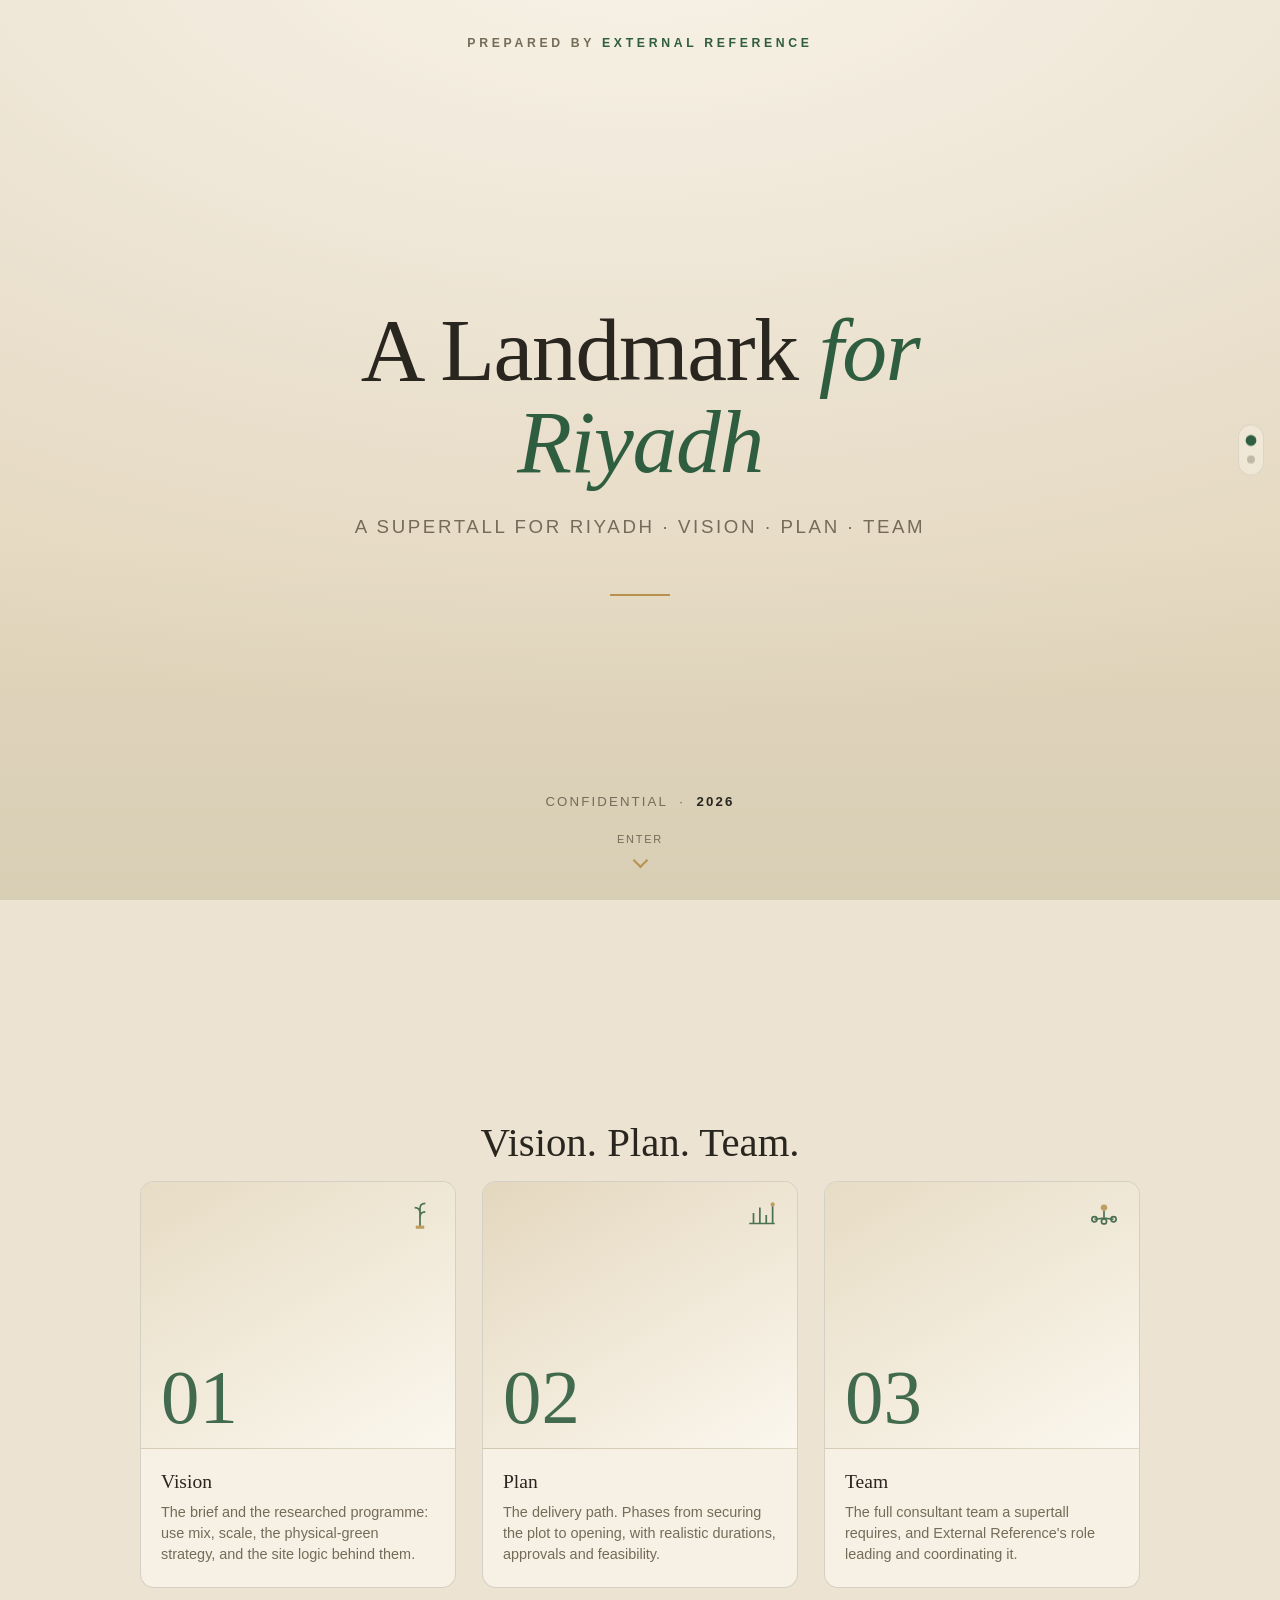
==== index.html @ 65219e55 "Publish deck from the project folder (allow-list .gitignore, deck-only) Co-Authored-By: Claude Opus " ====
<!DOCTYPE html>
<html lang="en">
<head>
<meta charset="UTF-8" />
<meta name="viewport" content="width=device-width, initial-scale=1.0" />
<title>Riyadh Tower · Vision, Plan, Team · External Reference</title>
<link rel="stylesheet" href="css/style.css" />
</head>
<body>

<!-- ============================ COVER ============================ -->
<section class="cover slide">
  <video class="cover-video" autoplay loop muted playsinline preload="auto" aria-hidden="true">
    <source src="video/new%20cover.mp4" type="video/mp4" />
  </video>
  <div class="cover-scrim" aria-hidden="true"></div>

  <div class="brand">Prepared by <b>External&nbsp;Reference</b></div>

  <h1>A Landmark <span class="em">for Riyadh</span></h1>
  <p class="subtitle">A supertall for Riyadh · Vision · Plan · Team</p>
  <div class="rule"></div>

  <div class="prepared">Confidential &nbsp;·&nbsp; <b>2026</b></div>

  <a href="#menu" class="scroll-cue">
    <span>Enter</span>
    <span class="arrow"></span>
  </a>
</section>

<!-- ============================ MENU ============================ -->
<section class="menu slide" id="menu">
  <h2>Vision. Plan. Team.</h2>

  <div class="menu-grid" style="grid-template-columns: repeat(3, minmax(0, 1fr)); max-width: 1000px; margin: 0 auto;">

    <a class="menu-item" href="01-vision.html">
      <div class="tile">
        <span class="num">01</span>
        <svg class="glyph" viewBox="0 0 32 32" fill="none" stroke="#2F5D3F" stroke-width="1.6">
          <path d="M16 28V10M16 10c0-3 2-5 5-5M16 14c0-3-2-5-5-5M16 18c0-3 2-5 5-5" />
          <rect x="12" y="26" width="8" height="3" fill="#B8924E" stroke="none"/>
        </svg>
      </div>
      <div class="body">
        <p class="menu-label">Vision</p>
        <p class="desc">The brief and the researched programme: use mix, scale, the physical-green strategy, and the site logic behind them.</p>
      </div>
    </a>

    <a class="menu-item" href="02-plan.html">
      <div class="tile">
        <span class="num">02</span>
        <svg class="glyph" viewBox="0 0 32 32" fill="none" stroke="#2F5D3F" stroke-width="1.6">
          <path d="M4 24h24M8 24V14M14 24V9M20 24V16M26 24V6" />
          <circle cx="26" cy="6" r="2" fill="#B8924E" stroke="none"/>
        </svg>
      </div>
      <div class="body">
        <p class="menu-label">Plan</p>
        <p class="desc">The delivery path. Phases from securing the plot to opening, with realistic durations, approvals and feasibility.</p>
      </div>
    </a>

    <a class="menu-item" href="03-team.html">
      <div class="tile">
        <span class="num">03</span>
        <svg class="glyph" viewBox="0 0 32 32" fill="none" stroke="#2F5D3F" stroke-width="1.6">
          <circle cx="16" cy="9" r="3" fill="#B8924E" stroke="none"/>
          <circle cx="7" cy="20" r="2.4"/><circle cx="16" cy="22" r="2.4"/><circle cx="25" cy="20" r="2.4"/>
          <path d="M16 12v7M16 19l-9 1M16 19l9 1"/>
        </svg>
      </div>
      <div class="body">
        <p class="menu-label">Team</p>
        <p class="desc">The full consultant team a supertall requires, and External Reference's role leading and coordinating it.</p>
      </div>
    </a>

  </div>
</section>

<script src="js/script.js"></script>
</body>
</html>
---- css/style.css ----
/* =========================================================================
   RIYADH TOWER — Proposal deck  ·  Prepared by External Reference
   Light sandstone base · green + gold accents · content-driven landmark pitch
   (Navigation engine reused from the XREF presentation template — js/script.js)
   ========================================================================= */

:root {
  /* Sandstone base */
  --bg:        #ECE3D2;   /* warm sandstone */
  --bg-alt:    #E4D7BE;   /* deeper sand (panels) */
  --paper:     #F7F1E5;   /* light card */
  --paper-2:   #FBF7EE;   /* lightest card */

  /* Ink */
  --ink:       #29251F;   /* near-black, warm */
  --ink-dim:   #756B59;   /* muted text */

  /* Accents */
  --green:     #2F5D3F;   /* deep foliage — the vertical forest */
  --green-2:   #5E8C57;   /* living green highlight */
  --gold:      #B8924E;   /* desert gold — the icon */
  --gold-2:    #d9b878;

  --line:      rgba(41, 37, 31, 0.16);
  --line-soft: rgba(41, 37, 31, 0.09);
  --shadow:    0 18px 50px -24px rgba(41, 37, 31, 0.45);

  --serif: Georgia, "Times New Roman", "Noto Serif", serif;
  --sans: -apple-system, BlinkMacSystemFont, "Segoe UI", Helvetica, Arial, sans-serif;
}

* { box-sizing: border-box; }

html {
  scroll-behavior: smooth;
  scroll-snap-type: none;
  font-size: 17px;
}

body {
  margin: 0;
  background: var(--bg);
  color: var(--ink);
  font-family: var(--sans);
  -webkit-font-smoothing: antialiased;
  line-height: 1.5;
}

a { color: inherit; }

::selection { background: var(--green-2); color: #fff; }

/* ---------- Slides ---------- */
.slide {
  scroll-snap-align: start;
  scroll-snap-stop: always;
}

/* ---------- Shared type helpers ---------- */
.eyebrow {
  font-size: 0.72rem;
  letter-spacing: 0.24em;
  text-transform: uppercase;
  color: var(--gold);
  font-weight: 700;
  margin: 0 0 18px;
}
.eyebrow.green { color: var(--green); }

.display {
  font-family: var(--serif);
  font-weight: 400;
  letter-spacing: -0.01em;
  line-height: 1.05;
  margin: 0;
}

.lead {
  font-size: clamp(1rem, 1.5vw, 1.25rem);
  color: var(--ink-dim);
  max-width: 60ch;
  line-height: 1.6;
}

.accent-green { color: var(--green); }
.accent-gold  { color: var(--gold); }

/* ---------- Fade-in on scroll ---------- */
.fade-in { opacity: 0; transform: translateY(26px); transition: opacity 0.8s ease, transform 0.8s ease; }
.fade-in.visible { opacity: 1; transform: none; }
.fade-in.d1 { transition-delay: 0.08s; }
.fade-in.d2 { transition-delay: 0.16s; }
.fade-in.d3 { transition-delay: 0.24s; }
.fade-in.d4 { transition-delay: 0.32s; }

/* =========================================================================
   COVER
   ========================================================================= */
.cover {
  height: 100vh;
  display: flex;
  flex-direction: column;
  align-items: center;
  justify-content: center;
  text-align: center;
  position: relative;
  padding: 0 24px;
  background:
    radial-gradient(120% 90% at 50% -10%, var(--paper-2) 0%, var(--bg) 55%, var(--bg-alt) 100%);
  overflow: hidden;
}

/* looping muted background video + sandstone scrim (keeps dark text readable) */
.cover-video {
  position: absolute; inset: 0; width: 100%; height: 100%;
  object-fit: cover; z-index: 0; pointer-events: none;
}
.cover-scrim {
  position: absolute; inset: 0; z-index: 1; pointer-events: none;
  background: radial-gradient(120% 90% at 50% -10%,
    rgba(247, 241, 229, 0.66) 0%, rgba(236, 227, 210, 0.58) 52%, rgba(228, 215, 190, 0.72) 100%);
}
.cover .brand, .cover h1, .cover .subtitle, .cover .rule,
.cover .prepared, .cover .scroll-cue { z-index: 2; }

/* faint green base wash */
.cover::after {
  content: "";
  position: absolute;
  left: 0; right: 0; bottom: 0;
  height: 40%;
  z-index: 1;
  background: linear-gradient(to top, rgba(47, 93, 63, 0.07), transparent);
  pointer-events: none;
}

.cover .brand {
  position: absolute;
  top: 34px;
  left: 50%;
  transform: translateX(-50%);
  font-size: 0.72rem;
  letter-spacing: 0.3em;
  text-transform: uppercase;
  color: var(--ink-dim);
  font-weight: 700;
}
.cover .brand b { color: var(--green); font-weight: 700; }

.cover h1 {
  font-family: var(--serif);
  font-size: clamp(2.4rem, 7vw, 5.6rem);
  font-weight: 400;
  letter-spacing: -0.015em;
  line-height: 1.02;
  margin: 0;
  max-width: 16ch;
  position: relative;
  z-index: 1;
}
.cover h1 .em { color: var(--green); font-style: italic; }

.cover .subtitle {
  margin-top: 26px;
  color: var(--ink-dim);
  font-size: clamp(0.85rem, 1.5vw, 1.1rem);
  letter-spacing: 0.14em;
  text-transform: uppercase;
  position: relative; z-index: 1;
}

.cover .rule {
  width: 60px; height: 2px;
  background: var(--gold);
  margin: 34px 0 0;
  position: relative; z-index: 1;
}

.cover .prepared {
  position: absolute;
  bottom: 88px;
  font-size: 0.78rem;
  letter-spacing: 0.16em;
  text-transform: uppercase;
  color: var(--ink-dim);
}
.cover .prepared b { color: var(--ink); }

.scroll-cue {
  position: absolute;
  bottom: 34px;
  left: 50%;
  transform: translateX(-50%);
  text-decoration: none;
  display: flex; flex-direction: column; align-items: center; gap: 8px;
  color: var(--ink-dim);
  font-size: 11px; letter-spacing: 0.16em; text-transform: uppercase;
  cursor: pointer;
}
.scroll-cue .arrow {
  width: 11px; height: 11px;
  border-right: 2px solid var(--gold);
  border-bottom: 2px solid var(--gold);
  transform: rotate(45deg);
  animation: bounce 1.8s infinite;
}
@keyframes bounce {
  0%, 100% { transform: rotate(45deg) translate(0, 0); }
  50% { transform: rotate(45deg) translate(5px, 5px); }
}

/* =========================================================================
   MENU (chapter index)
   ========================================================================= */
.menu {
  min-height: 100vh;
  display: flex;
  flex-direction: column;
  justify-content: center;
  padding: 64px 60px;
  max-width: 1300px;
  margin: 0 auto;
}
.menu .eyebrow { text-align: center; }
.menu h2 {
  text-align: center;
  font-family: var(--serif);
  font-size: clamp(1.6rem, 3.2vw, 2.4rem);
  font-weight: 400;
  margin: 0 0 8px;
}
.menu .menu-sub {
  text-align: center;
  color: var(--ink-dim);
  margin: 0 auto 54px;
  max-width: 54ch;
}

.menu-grid {
  display: grid;
  grid-template-columns: repeat(4, minmax(0, 1fr));
  gap: 26px;
}

.menu-item {
  text-decoration: none;
  color: var(--ink);
  display: flex;
  flex-direction: column;
  background: var(--paper);
  border: 1px solid var(--line);
  border-radius: 14px;
  overflow: hidden;
  transition: transform 0.35s ease, box-shadow 0.35s ease, border-color 0.35s ease;
}
.menu-item:hover {
  transform: translateY(-6px);
  box-shadow: var(--shadow);
  border-color: var(--green-2);
}

.menu-item .tile {
  aspect-ratio: 4 / 3.4;
  position: relative;
  display: flex;
  align-items: flex-end;
  padding: 20px;
  background: linear-gradient(150deg, var(--bg-alt), var(--paper-2));
  border-bottom: 1px solid var(--line-soft);
  overflow: hidden;
}
.menu-item .tile .num {
  font-family: var(--serif);
  font-size: clamp(3rem, 6vw, 5rem);
  line-height: 0.8;
  color: var(--green);
  opacity: 0.9;
}
.menu-item .tile .glyph {
  position: absolute;
  top: 16px; right: 18px;
  width: 34px; height: 34px;
  opacity: 0.85;
}
.menu-item:nth-child(odd) .tile { background: linear-gradient(150deg, #e7dcc4, var(--paper-2)); }

.menu-item .body { padding: 18px 20px 22px; }
.menu-label {
  font-family: var(--serif);
  font-size: 1.15rem;
  font-weight: 400;
  margin: 0 0 6px;
}
.menu-item .desc { font-size: 0.85rem; color: var(--ink-dim); margin: 0; line-height: 1.45; }

@media (max-width: 980px) {
  .menu-grid { grid-template-columns: repeat(2, minmax(0, 1fr)); gap: 18px; }
  .menu { padding: 40px 24px; }
}
@media (max-width: 520px) {
  .menu-grid { grid-template-columns: 1fr; }
}

/* =========================================================================
   CHAPTER PAGES — back button
   ========================================================================= */
.back-btn {
  position: fixed;
  top: 22px; left: 22px;
  z-index: 100;
  text-decoration: none;
  background: rgba(247, 241, 229, 0.82);
  backdrop-filter: blur(8px);
  border: 1px solid var(--line);
  color: var(--ink);
  padding: 10px 20px;
  border-radius: 999px;
  font-size: 12px; letter-spacing: 0.06em;
  transition: background 0.25s ease, color 0.25s ease, border-color 0.25s ease;
}
.back-btn:hover { background: var(--green); color: #fff; border-color: var(--green); }

/* ---------- Side dot navigation (subtle section rail) ---------- */
.dotnav {
  position: fixed;
  right: 16px;
  top: 50%;
  transform: translateY(-50%);
  z-index: 40;
  display: flex;
  flex-direction: column;
  align-items: center;
  gap: 11px;
  padding: 11px 8px;
  background: rgba(247, 241, 229, 0.5);
  border: 1px solid var(--line-soft);
  border-radius: 22px;
  backdrop-filter: blur(5px);
  -webkit-backdrop-filter: blur(5px);
}
.dn-item { position: relative; display: flex; align-items: center; justify-content: center; }
.dn-dot {
  width: 8px;
  height: 8px;
  padding: 0;
  border: none;
  border-radius: 50%;
  background: rgba(41, 37, 31, 0.24);
  cursor: pointer;
  transition: background 0.2s ease, transform 0.2s ease;
}
.dn-dot:hover { background: var(--ink-dim); }
.dn-dot.active { background: var(--green); transform: scale(1.35); }
.dn-label {
  position: absolute;
  right: calc(100% + 12px);
  top: 50%;
  transform: translateY(-50%) translateX(4px);
  white-space: nowrap;
  font-size: 0.7rem;
  letter-spacing: 0.03em;
  color: var(--ink);
  background: var(--paper);
  border: 1px solid var(--line-soft);
  padding: 4px 10px;
  border-radius: 3px;
  box-shadow: var(--shadow);
  opacity: 0;
  pointer-events: none;
  transition: opacity 0.18s ease, transform 0.18s ease;
}
.dn-item:hover .dn-label { opacity: 1; transform: translateY(-50%) translateX(0); }
@media (max-width: 820px) { .dotnav { display: none; } }

/* =========================================================================
   CONTENT SLIDE — generic chapter section
   ========================================================================= */
.section {
  min-height: 100vh;
  display: flex;
  flex-direction: column;
  justify-content: center;
  padding: 68px 8vw 32px;
  max-width: 1240px;
  margin: 0 auto;
  position: relative;
}

/* Chapter opener (full-bleed statement) */
.chapter-open {
  min-height: 100vh;
  display: flex; flex-direction: column; justify-content: center;
  padding: 0 8vw;
  background: radial-gradient(120% 80% at 20% 0%, var(--paper-2), var(--bg) 60%, var(--bg-alt));
}
.chapter-open .kicker { font-size: 0.8rem; letter-spacing: 0.28em; text-transform: uppercase; color: var(--gold); font-weight: 700; margin-bottom: 22px; }
.chapter-open h1 {
  font-family: var(--serif);
  font-weight: 400;
  font-size: clamp(2.4rem, 6vw, 5rem);
  line-height: 1.03;
  margin: 0;
  max-width: 18ch;
}
.chapter-open h1 .em { color: var(--green); font-style: italic; }
.chapter-open .intro { margin-top: 28px; max-width: 62ch; color: var(--ink-dim); font-size: clamp(1rem, 1.5vw, 1.2rem); }

.section h2 {
  font-family: var(--serif);
  font-weight: 400;
  font-size: clamp(1.7rem, 3.4vw, 2.8rem);
  line-height: 1.1;
  margin: 0 0 20px;
  max-width: 20ch;
}
.section h2 .em { color: var(--green); font-style: italic; }

/* pull quote / big statement */
.statement {
  font-family: var(--serif);
  font-weight: 400;
  font-size: clamp(1.5rem, 3.2vw, 2.6rem);
  line-height: 1.3;
  max-width: 26ch;
  margin: 0;
}
.statement .em { color: var(--green); font-style: italic; }
.statement .gold { color: var(--gold); }

/* =========================================================================
   REUSABLE CONTENT COMPONENTS
   ========================================================================= */
/* stat row */
.stats { display: flex; flex-wrap: wrap; gap: 40px; margin-top: 8px; }
.stat .n { font-family: var(--serif); font-size: clamp(2rem, 4vw, 3.2rem); color: var(--green); line-height: 1; }
.stat .n .u { font-size: 0.4em; color: var(--gold); }
.stat .l { font-size: 0.82rem; color: var(--ink-dim); margin-top: 8px; letter-spacing: 0.02em; max-width: 22ch; }

/* card grid */
.cards { display: grid; gap: 20px; margin-top: 34px; }
.cards.c2 { grid-template-columns: repeat(2, 1fr); }
.cards.c3 { grid-template-columns: repeat(3, 1fr); }
.cards.c4 { grid-template-columns: repeat(4, 1fr); }
.card {
  background: var(--paper);
  border: 1px solid var(--line);
  border-radius: 12px;
  padding: 26px 24px;
  transition: transform 0.3s ease, box-shadow 0.3s ease;
}
.card:hover { transform: translateY(-4px); box-shadow: var(--shadow); }
.card .k { font-size: 0.72rem; letter-spacing: 0.2em; text-transform: uppercase; color: var(--gold); font-weight: 700; margin-bottom: 12px; }
.card h3 { font-family: var(--serif); font-weight: 400; font-size: 1.35rem; margin: 0 0 10px; }
.card p { margin: 0; color: var(--ink-dim); font-size: 0.92rem; line-height: 1.55; }
.card.green-top { border-top: 3px solid var(--green); }
.card.gold-top { border-top: 3px solid var(--gold); }

/* pillar card (numbered, tall) */
.pillar .pn { font-family: var(--serif); font-size: 2.4rem; color: var(--green-2); line-height: 1; opacity: 0.85; }
.pillar h3 { margin-top: 14px; }

/* simple data table */
.data { width: 100%; border-collapse: collapse; margin-top: 26px; font-size: 0.9rem; }
.data th, .data td { text-align: left; padding: 12px 16px; border-bottom: 1px solid var(--line-soft); }
.data thead th { color: var(--gold); text-transform: uppercase; letter-spacing: 0.12em; font-size: 0.7rem; border-bottom: 1px solid var(--line); }
.data tbody tr:hover { background: rgba(94, 140, 87, 0.07); }
.data .em { color: var(--green); font-weight: 600; }
.data tr.ours { background: rgba(47, 93, 63, 0.1); }
.data tr.ours td { font-weight: 600; }

/* footnote / source line */
.foot { margin-top: 26px; font-size: 0.74rem; color: var(--ink-dim); letter-spacing: 0.02em; }

/* two-column split */
.split { display: grid; grid-template-columns: 1fr 1fr; gap: 56px; align-items: center; }
@media (max-width: 900px) {
  .split { grid-template-columns: 1fr; gap: 32px; }
  .cards.c3, .cards.c4 { grid-template-columns: repeat(2, 1fr); }
  .section { padding: 60px 24px 54px; }
}
@media (max-width: 560px) {
  .cards.c2, .cards.c3, .cards.c4 { grid-template-columns: 1fr; }
  .stats { gap: 24px; }
}

/* =========================================================================
   OPTION DOTS (sub-nav within a chapter) — re-themed light
   ========================================================================= */
.option-dots {
  position: fixed;
  right: 22px; top: 50%;
  transform: translateY(-50%);
  z-index: 100;
  display: flex; flex-direction: column; align-items: center; gap: 14px;
  padding: 16px 11px;
  background: rgba(247, 241, 229, 0.8);
  backdrop-filter: blur(8px);
  border: 1px solid var(--line);
  border-radius: 999px;
}
.option-dots .dot {
  width: 11px; height: 11px; border-radius: 50%;
  background: transparent;
  border: 1.5px solid var(--ink-dim);
  cursor: pointer; padding: 0;
  transition: all 0.25s ease;
}
.option-dots .dot:hover { border-color: var(--green); transform: scale(1.2); }
.option-dots .dot.active { background: var(--green); border-color: var(--green); transform: scale(1.3); box-shadow: 0 0 0 3px rgba(47,93,63,0.18); }
@media (max-width: 700px) { .option-dots { right: 10px; } }

/* =========================================================================
   CLOSING slide (return to menu)
   ========================================================================= */
.closing {
  min-height: 100vh;
  display: flex; flex-direction: column; align-items: center; justify-content: center;
  text-align: center; padding: 0 24px; gap: 30px;
  background: radial-gradient(110% 80% at 50% 120%, var(--paper-2), var(--bg));
}
.closing .statement { text-align: center; }
.menu-return-btn {
  text-decoration: none;
  color: #fff;
  background: var(--green);
  border: 1px solid var(--green);
  padding: 18px 46px;
  border-radius: 999px;
  font-size: clamp(0.95rem, 1.4vw, 1.15rem);
  letter-spacing: 0.05em;
  transition: background 0.25s ease, transform 0.25s ease;
}
.menu-return-btn:hover { background: #24492f; transform: scale(1.04); }

/* closing synthesis: Proven, Better, New */
.closing .eyebrow { text-align: center; margin-bottom: 10px; }
.pbn-title { font-family: var(--serif); font-weight: 400; font-size: clamp(2rem, 5vw, 3.6rem); margin: 0; letter-spacing: -0.01em; }
.pbn { display: grid; grid-template-columns: repeat(3, 1fr); gap: 44px; max-width: 1000px; margin: 10px auto 6px; text-align: left; }
.pbn-k { font-family: var(--serif); font-size: 1.5rem; color: var(--green); display: block; margin-bottom: 10px; }
.pbn-item p { margin: 0; color: var(--ink-dim); font-size: 0.95rem; line-height: 1.6; }
@media (max-width: 780px) { .pbn { grid-template-columns: 1fr; gap: 22px; max-width: 520px; } }

/* =========================================================================
   CHAPTER CONTENT COMPONENTS (added for Vision chapter)
   ========================================================================= */
/* requirement tag reused as eyebrow variant already exists (.eyebrow) */

/* two disqualifying "gate" cards */
.gate { border-left: 3px solid var(--gold); }
.gate .g-n { font-size: 0.72rem; letter-spacing: 0.18em; text-transform: uppercase; color: var(--gold); font-weight: 700; }
.gate h3 { font-family: var(--serif); font-weight: 400; font-size: 1.2rem; margin: 8px 0 8px; }
.gate p { margin: 0; color: var(--ink-dim); font-size: 0.9rem; line-height: 1.55; }

.cards.gates { margin-top: 26px; }

/* connecting statement: hinges the conditions above to the preferred/fallback
   outcome below. A single quiet line, not a floating paragraph. */
.site-strongest {
  margin: 28px 0 0;
  padding: 18px 0;
  border-top: 1px solid var(--line-soft);
  border-bottom: 1px solid var(--line-soft);
  font-family: var(--serif);
  font-size: clamp(1.1rem, 1.7vw, 1.35rem);
  color: var(--ink);
  line-height: 1.6;
  max-width: 66ch;
}
.site-strongest .tag {
  font-family: var(--sans);
  font-size: 0.66rem;
  letter-spacing: 0.18em;
  text-transform: uppercase;
  color: var(--gold);
  font-weight: 700;
  margin-right: 14px;
  white-space: nowrap;
}

/* preferred / fallback pair */
.pf { display: grid; grid-template-columns: 1fr 1fr; gap: 18px; margin-top: 22px; }
.pf .item { padding: 16px 18px; border: 1px solid var(--line); border-radius: 10px; background: var(--paper); }
.pf .item.pref { border-color: var(--green); background: rgba(94,140,87,0.08); }
.pf .lab { font-size: 0.7rem; letter-spacing: 0.16em; text-transform: uppercase; font-weight: 700; margin-bottom: 6px; }
.pf .item.pref .lab { color: var(--green); }
.pf .item.fall .lab { color: var(--ink-dim); }
.pf .item p { margin: 0; font-size: 0.85rem; color: var(--ink-dim); line-height: 1.5; }
@media (max-width: 720px) { .pf { grid-template-columns: 1fr; } }
@media (max-width: 720px) { .site-strongest { flex-direction: column; gap: 6px; } }

/* vertical program stack diagram */
.stack-wrap { display: flex; flex-direction: column; height: 460px; gap: 3px; }
.band { display: flex; justify-content: space-between; align-items: center; padding: 0 16px; border-radius: 4px; overflow: hidden; }
.band .u { font-weight: 600; font-size: 0.9rem; }
.band .f { font-size: 0.72rem; color: var(--ink-dim); white-space: nowrap; }
.band.use   { background: var(--paper);  border: 1px solid var(--line); }
.band.podium{ background: var(--bg-alt);  border: 1px solid var(--line); }
.band.green { background: rgba(94,140,87,0.20); border: 1px solid rgba(47,93,63,0.30); }
.band.green .u { color: var(--green); }
.band.crown { background: rgba(184,146,78,0.20); border: 1px solid rgba(184,146,78,0.45); }
.band.crown .u { color: var(--gold); }
@media (max-width: 900px) { .stack-wrap { height: 380px; } .band .u { font-size: 0.8rem; } }

/* image placeholder slots (for client-supplied licensed imagery) */
.imgrow { display: grid; gap: 14px; margin-top: 26px; }
.imgrow.r4 { grid-template-columns: repeat(4, 1fr); }
.imgrow.r5 { grid-template-columns: repeat(5, 1fr); }
.imgrow.r2 { grid-template-columns: repeat(2, 1fr); }
.imgslot {
  aspect-ratio: 3 / 4;
  border: 1px dashed rgba(41,37,31,0.28);
  border-radius: 8px;
  background:
    repeating-linear-gradient(135deg, var(--paper-2), var(--paper-2) 9px, var(--paper) 9px, var(--paper) 18px);
  display: flex; align-items: flex-end; padding: 12px;
  position: relative;
}
.imgslot.wide { aspect-ratio: 16 / 10; }
.imgslot .cap { font-size: 0.74rem; color: var(--ink-dim); line-height: 1.35; }
.imgslot .cap b { color: var(--ink); font-weight: 600; display: block; }
.imgslot::before { content: "IMAGE"; position: absolute; top: 10px; left: 12px; font-size: 0.6rem; letter-spacing: 0.2em; color: rgba(41,37,31,0.3); font-weight: 700; }
@media (max-width: 900px) { .imgrow.r4, .imgrow.r5 { grid-template-columns: repeat(3, 1fr); } }
@media (max-width: 560px) { .imgrow.r4, .imgrow.r5, .imgrow.r2 { grid-template-columns: repeat(2, 1fr); } }

/* numbered point list (sober) */
.points { list-style: none; padding: 0; margin: 24px 0 0; }
.points li { padding: 14px 0; border-bottom: 1px solid var(--line-soft); display: flex; gap: 16px; }
.points li:last-child { border-bottom: none; }
.points .pi { font-family: var(--serif); color: var(--green-2); font-size: 1.1rem; min-width: 24px; }
.points .pt { font-size: 0.95rem; color: var(--ink-dim); line-height: 1.55; }
.points .pt b { color: var(--ink); font-weight: 600; }

/* Vision sub-index (table of contents) */
.vindex { min-height: 100vh; display: flex; flex-direction: column; justify-content: center; padding: 90px 8vw; max-width: 1100px; margin: 0 auto; }
.toc-back { font-size: 12px; letter-spacing: 0.06em; color: var(--ink-dim); text-decoration: none; margin-bottom: 26px; display: inline-block; }
.toc-back:hover { color: var(--green); }
.vindex h2 { font-family: var(--serif); font-weight: 400; font-size: clamp(1.8rem, 3.6vw, 2.8rem); margin: 0; }
.toc { list-style: none; padding: 0; margin: 24px 0 0; }
.toc a { display: flex; align-items: baseline; gap: 22px; padding: 17px 8px; border-top: 1px solid var(--line-soft); text-decoration: none; color: var(--ink); transition: padding-left 0.25s ease, color 0.25s ease; }
.toc li:last-child a { border-bottom: 1px solid var(--line-soft); }
.toc a:hover { padding-left: 18px; color: var(--green); }
.toc .tnum { font-family: var(--serif); color: var(--green-2); font-size: 1rem; min-width: 30px; }
.toc .ttl { font-family: var(--serif); font-size: 1.35rem; font-weight: 400; }
.toc .tds { color: var(--ink-dim); font-size: 0.82rem; margin-left: auto; text-align: right; max-width: 42ch; }
@media (max-width: 700px) { .toc .tds { display: none; } }

/* stack diagram legend + metric grid */
.legend { display: flex; align-items: center; gap: 10px; margin-top: 22px; font-size: 0.8rem; color: var(--ink-dim); }
.legend .sw { width: 14px; height: 14px; border-radius: 3px; background: #6E9E67; display: inline-block; flex-shrink: 0; }
.metricgrid { display: grid; grid-template-columns: 1fr 1fr; gap: 26px 30px; }
.metricgrid .n { font-family: var(--serif); font-size: clamp(2rem, 4vw, 3rem); color: var(--green); line-height: 1; }
.metricgrid .l { font-size: 0.82rem; color: var(--ink-dim); margin-top: 8px; line-height: 1.4; }
.stack-svg { width: 100%; max-width: 430px; height: auto; display: block; }
.skyline-svg { width: 100%; height: auto; display: block; max-height: calc(100vh - 406px); margin: 0; }
/* benchmarks slide: tighten spacing so the chart gets more height on short/wide screens */
#benchmarks { padding-top: 44px; padding-bottom: 22px; }
#benchmarks h2 { margin-bottom: 12px; }
#benchmarks .lead { margin-bottom: 2px; }
#benchmarks .foot { margin-top: 14px; }
/* in-SVG target-height slider thumb */
#hpThumbG { cursor: grab; }
#hpThumbG:active { cursor: grabbing; }
#hpThumbG:focus { outline: none; }
#hpThumbG:focus-visible path { stroke: #F7F1E5; stroke-width: 2; }

/* readability bumps */
.card p { font-size: 1rem; }
.data { font-size: 1rem; }
.data th, .data td { padding: 14px 18px; }
.points .pt { font-size: 1.05rem; }
.lead { font-size: clamp(1.05rem, 1.5vw, 1.3rem); }

/* small source line under statements */
.src { font-size: 0.78rem; color: var(--ink-dim); margin-top: 14px; line-height: 1.5; }
.src b { color: var(--ink); font-weight: 600; letter-spacing: 0.1em; text-transform: uppercase; font-size: 0.68rem; margin-right: 4px; }
.src a { color: var(--ink-dim); text-decoration: underline; text-underline-offset: 2px; }

/* filled image slot (real client-supplied image) */
.imgslot.filled {
  background-size: cover;
  background-position: var(--pos, center);
  border-style: solid; border-color: var(--line);
}
.imgslot.filled::before { display: none; }
.imgslot.filled .cap {
  background: rgba(20,18,14,0.6); color: #fff; padding: 7px 10px; border-radius: 6px;
}
.imgslot.filled .cap b { color: #fff; }

/* Crop tuning: every filled photo slot exposes a --pos custom property,
   settable inline per image, e.g. style="--pos: center 20%".
   Default is a sensible "center" and can be nudged without touching layout CSS.
   (Case-study .ph photos get the same hook further down, alongside .ph.top.) */

/* =========================================================================
   CASE STUDIES — scored, filterable benchmark grid
   ========================================================================= */
.cs-filter { display: flex; flex-wrap: wrap; gap: 10px; margin: 22px 0 26px; }
.cs-filter button {
  font: inherit; font-size: 0.85rem; letter-spacing: 0.02em;
  padding: 9px 18px; border-radius: 999px; border: 1px solid var(--line);
  background: var(--paper); color: var(--ink); cursor: pointer;
  transition: background 0.2s ease, color 0.2s ease, border-color 0.2s ease;
}
.cs-filter button:hover { border-color: var(--green-2); }
.cs-filter button.active { background: var(--green); color: #fff; border-color: var(--green); }

.cs-grid { display: grid; grid-template-columns: repeat(5, 1fr); gap: 16px; }
.cs-card {
  background: var(--paper); border: 1px solid var(--line); border-radius: 10px;
  overflow: hidden; display: flex; flex-direction: column;
  transition: opacity 0.3s ease, box-shadow 0.3s ease;
}
.cs-card.dim { opacity: 0.18; }
.cs-card .ph { aspect-ratio: 3 / 4; background: #e7dcc4 center/cover no-repeat; }
.cs-card .info { padding: 11px 13px 13px; }
.cs-card .nm { font-family: var(--serif); font-size: 1.02rem; line-height: 1.15; }
.cs-card .mt { font-size: 0.72rem; color: var(--ink-dim); margin-top: 3px; }
.cs-card .scores { display: flex; gap: 9px; margin-top: 11px; }
.cs-card .sc { display: flex; flex-direction: column; align-items: center; gap: 3px; font-size: 0.56rem; letter-spacing: 0.03em; text-transform: uppercase; color: var(--ink-dim); }
.cs-card .dot { font-size: 0.85rem; line-height: 1; }
.cs-card .dot.full { color: var(--green); }
.cs-card .dot.half { color: var(--green-2); }
.cs-card .dot.none { color: rgba(41,37,31,0.22); }
.cs-card .dot.aim  { color: var(--gold); }
.cs-card.ours { border: 2px solid var(--green); }
.cs-card.ours .ph { background: linear-gradient(160deg, var(--green), #24492f); display: flex; align-items: center; justify-content: center; color: rgba(255,255,255,0.85); font-family: var(--serif); font-size: 0.9rem; text-align: center; padding: 12px; }
@media (max-width: 1100px) { .cs-grid { grid-template-columns: repeat(4, 1fr); } }
@media (max-width: 860px)  { .cs-grid { grid-template-columns: repeat(3, 1fr); } }
@media (max-width: 560px)  { .cs-grid { grid-template-columns: repeat(2, 1fr); } }

/* ================= feedback revisions ================= */
/* sources: smaller, italic, one per line */
.src { font-size: 0.72rem; font-style: italic; color: var(--ink-dim); margin-top: 16px; line-height: 1.55; }
.src b { font-style: normal; color: var(--ink); font-weight: 600; letter-spacing: 0.12em; text-transform: uppercase; font-size: 0.62rem; display: block; margin-bottom: 4px; }
.src .s { display: block; }

/* program mix table: title larger than description */
#program-mix .data td.em { font-family: var(--serif); font-size: 1.14rem; color: var(--green); font-weight: 400; white-space: nowrap; }
#program-mix .data td { font-size: 0.9rem; color: var(--ink-dim); vertical-align: baseline; }

/* points: subtitle over smaller body */
.points li > .ptxt { display: flex; flex-direction: column; }
.points .psub { font-weight: 600; color: var(--ink); font-size: 1.05rem; }
.points .pbody { color: var(--ink-dim); font-size: 0.9rem; margin-top: 3px; line-height: 1.55; }

/* short landscape image row (green precedents fit fully) */
.imgrow.short .imgslot { aspect-ratio: 5 / 3; }

/* green points in two columns, images full width below */
.green-points { display: grid; grid-template-columns: 1fr 1fr; gap: 4px 44px; margin-top: 18px; }
.green-points li { border-bottom: none; padding: 9px 0; }
@media (max-width: 700px) { .green-points { grid-template-columns: 1fr; } }

/* connected base precedents: two vertical images beside the text, podium (bottom) shown */
.base-split { grid-template-columns: 1fr 1.15fr; gap: 46px; align-items: center; margin-top: 8px; }
.base-imgs { display: flex; gap: 16px; }
.base-imgs .imgslot { aspect-ratio: 3 / 4; flex: 1 1 0; min-width: 0; height: auto; }
@media (max-width: 900px) { .base-split { grid-template-columns: 1fr; } }

/* sources always pinned to the bottom of the slide, whatever the content above */
.section > .src { margin-top: auto; padding-top: 22px; }

/* Green section: text beside a small set of larger, legible portrait precedents */
.green-split { grid-template-columns: 1.15fr 1fr; gap: 48px; align-items: center; margin-top: 16px; }
.imgrow.r3 { grid-template-columns: repeat(3, 1fr); margin-top: 0; }
.imgrow.tall .imgslot { aspect-ratio: 3 / 4.6; }
@media (max-width: 900px) {
  .green-split { grid-template-columns: 1fr; }
  .imgrow.tall .imgslot { aspect-ratio: 3 / 4; }
}

/* compact point list variant: tighter rows, used where the list shares
   the slide with an image column and vertical space is limited */
.points.compact li { padding: 10px 0; }
.points.compact .psub { font-size: 0.98rem; }
.points.compact .pbody { font-size: 0.85rem; margin-top: 2px; }

/* case studies: scrollable grid, hide filtering, category explainer, crop control */
.cs-scroll { max-height: 54vh; overflow-y: auto; padding-right: 8px; }
.cs-card.hide { display: none; }
.cs-explain { font-size: 0.92rem; font-style: italic; color: var(--ink-dim); margin: 0 0 20px; min-height: 1.4em; }
/* Crop tuning hook for case-study photos: --pos nudges the crop position,
   --zoom nudges how tight the cover crop is (1 = default cover, <1 zooms out
   so more of a tall tower is visible at the cost of some empty margin either
   side; only meaningful where the source photo is portrait/tall enough).
   .ph.top marks photos already known to crop too high; it sets a top-biased
   default that --pos can still override per image. */
.cs-card .ph { background-size: cover; background-position: var(--pos, center); transition: transform 0.45s ease; }
.cs-card .ph.top { background-position: var(--pos, center top); }
.cs-card { transition: opacity 0.3s ease, box-shadow 0.3s ease, transform 0.3s ease; }
.cs-card:hover { transform: translateY(-4px); box-shadow: var(--shadow); }
.cs-card:hover .ph { transform: scale(1.05); }
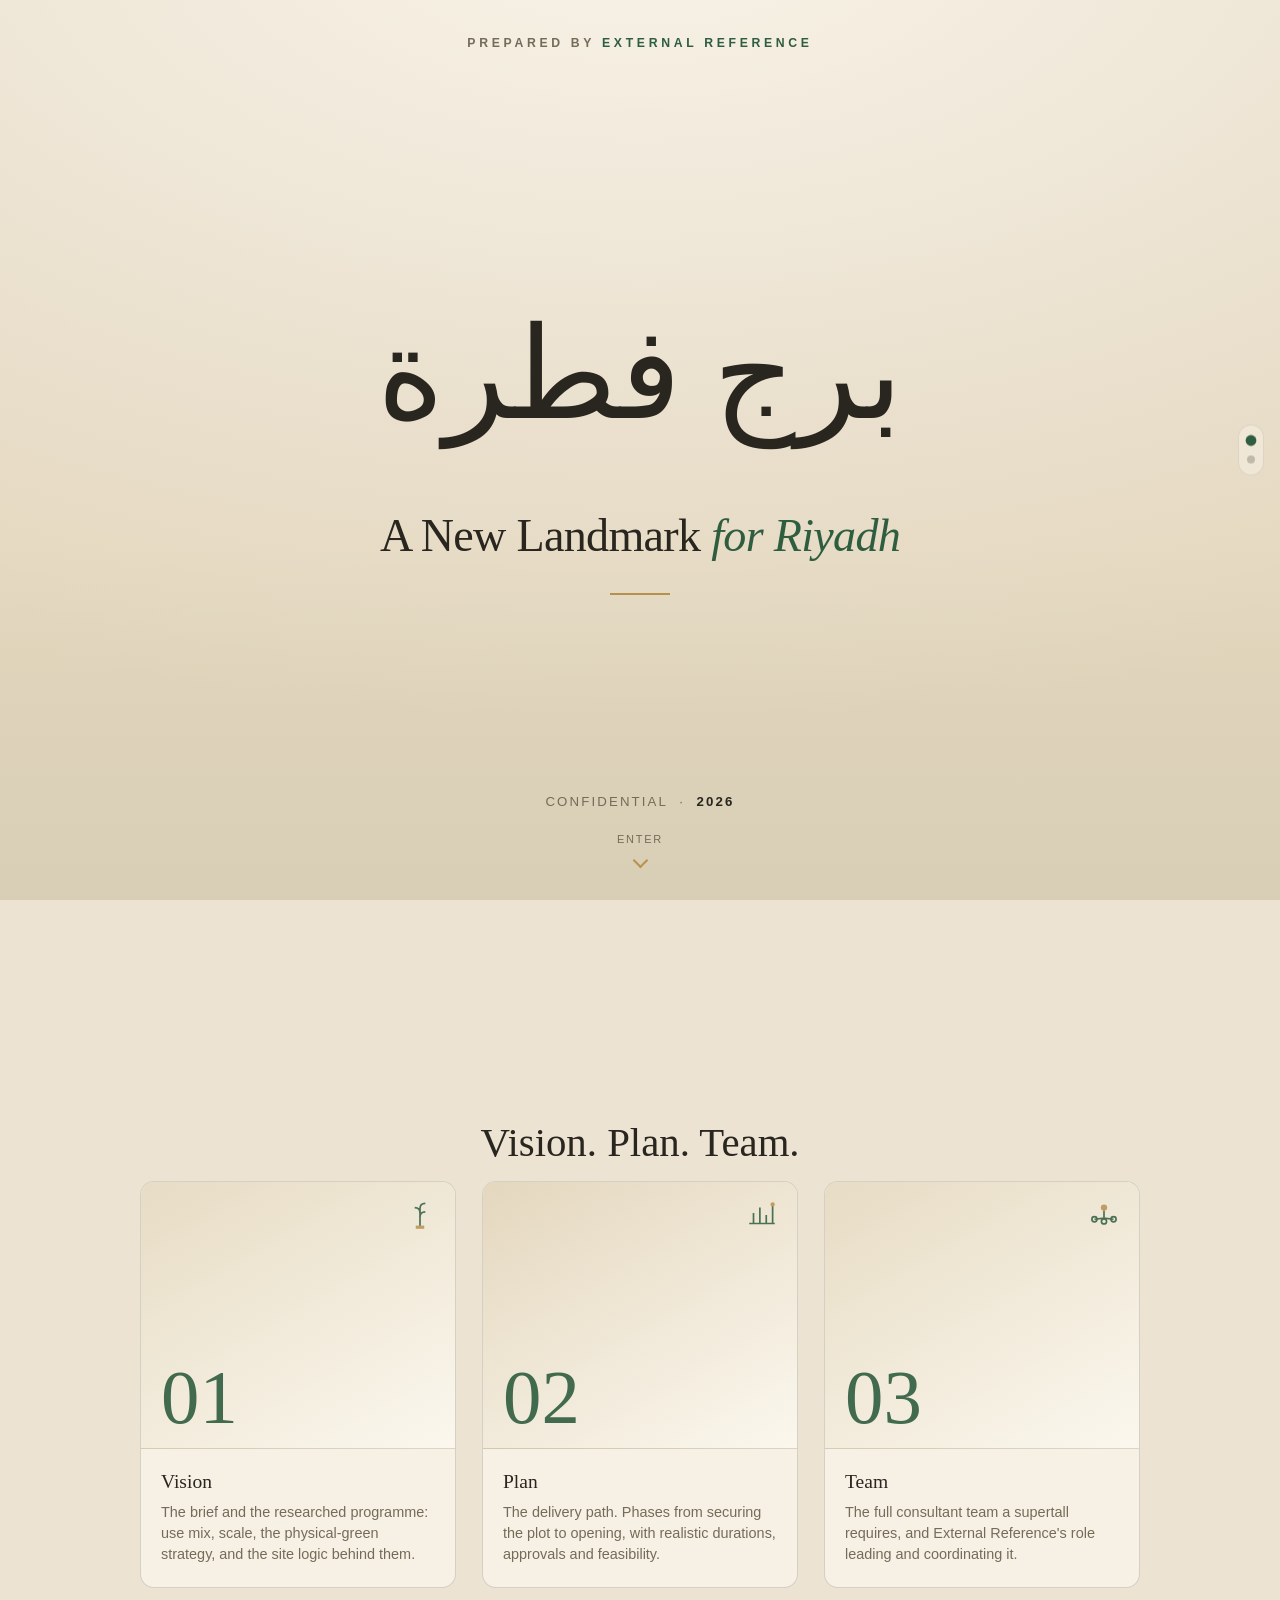
==== commit aa1597a6: "Update deck: Burj Fitrah cover branding, Holistic chapter, Diverse/Health video heroes Co-Authored-B" ====
--- a/index.html
+++ b/index.html
@@ -3,8 +3,24 @@
 <head>
 <meta charset="UTF-8" />
 <meta name="viewport" content="width=device-width, initial-scale=1.0" />
-<title>Riyadh Tower · Vision, Plan, Team · External Reference</title>
+<title>Burj Fitrah · Vision, Plan, Team · External Reference</title>
 <link rel="stylesheet" href="css/style.css" />
+<style>
+  /* ===== Tower name on the cover (added above the existing hero line) ===== */
+  .cover .tower-name-ar {
+    position: relative; z-index: 2;   /* sit above the cover video/scrim, like the other cover text */
+    font-family: "Amiri", "Scheherazade New", "Noto Naskh Arabic", "Traditional Arabic", "Times New Roman", serif;
+    font-size: clamp(3.6rem, 10vw, 8rem);
+    line-height: 1.1;
+    color: var(--ink);
+    font-weight: 500;
+    margin: 0;
+    direction: rtl;
+    text-align: center;
+  }
+  /* the existing line, kept on ONE line as the supporting descriptor under the name */
+  .cover h1 { font-size: clamp(1.5rem, 3.6vw, 3rem); margin-top: 66px; white-space: nowrap; max-width: none; }
+</style>
 </head>
 <body>
 
@@ -17,8 +33,8 @@
 
   <div class="brand">Prepared by <b>External&nbsp;Reference</b></div>
 
-  <h1>A Landmark <span class="em">for Riyadh</span></h1>
-  <p class="subtitle">A supertall for Riyadh · Vision · Plan · Team</p>
+  <p class="tower-name-ar" lang="ar" dir="rtl">برج فطرة</p>
+  <h1>A New Landmark <span class="em">for Riyadh</span></h1>
   <div class="rule"></div>
 
   <div class="prepared">Confidential &nbsp;·&nbsp; <b>2026</b></div>
--- a/css/style.css
+++ b/css/style.css
@@ -776,6 +776,32 @@
 .points.compact .psub { font-size: 0.98rem; }
 .points.compact .pbody { font-size: 0.85rem; margin-top: 2px; }
 
+/* =========================================================================
+   HEALTH slide (fifth requirement) — five-verb row with an offering tag
+   ========================================================================= */
+.cards.c5 { grid-template-columns: repeat(5, 1fr); }
+.cards.c5 .card { padding: 22px 18px; }
+.cards.c5 .card p { font-size: 0.9rem; }
+.card .offer {
+  margin: 14px 0 0;
+  padding-top: 11px;
+  border-top: 1px solid var(--line-soft);
+  color: var(--green);
+  font-weight: 600;
+  line-height: 1.35;
+}
+.card .offer span {
+  display: block;
+  font-size: 0.6rem;
+  letter-spacing: 0.16em;
+  text-transform: uppercase;
+  color: var(--gold);
+  font-weight: 700;
+  margin-bottom: 4px;
+}
+@media (max-width: 900px) { .cards.c5 { grid-template-columns: repeat(2, 1fr); } }
+@media (max-width: 560px) { .cards.c5 { grid-template-columns: 1fr; } }
+
 /* case studies: scrollable grid, hide filtering, category explainer, crop control */
 .cs-scroll { max-height: 54vh; overflow-y: auto; padding-right: 8px; }
 .cs-card.hide { display: none; }
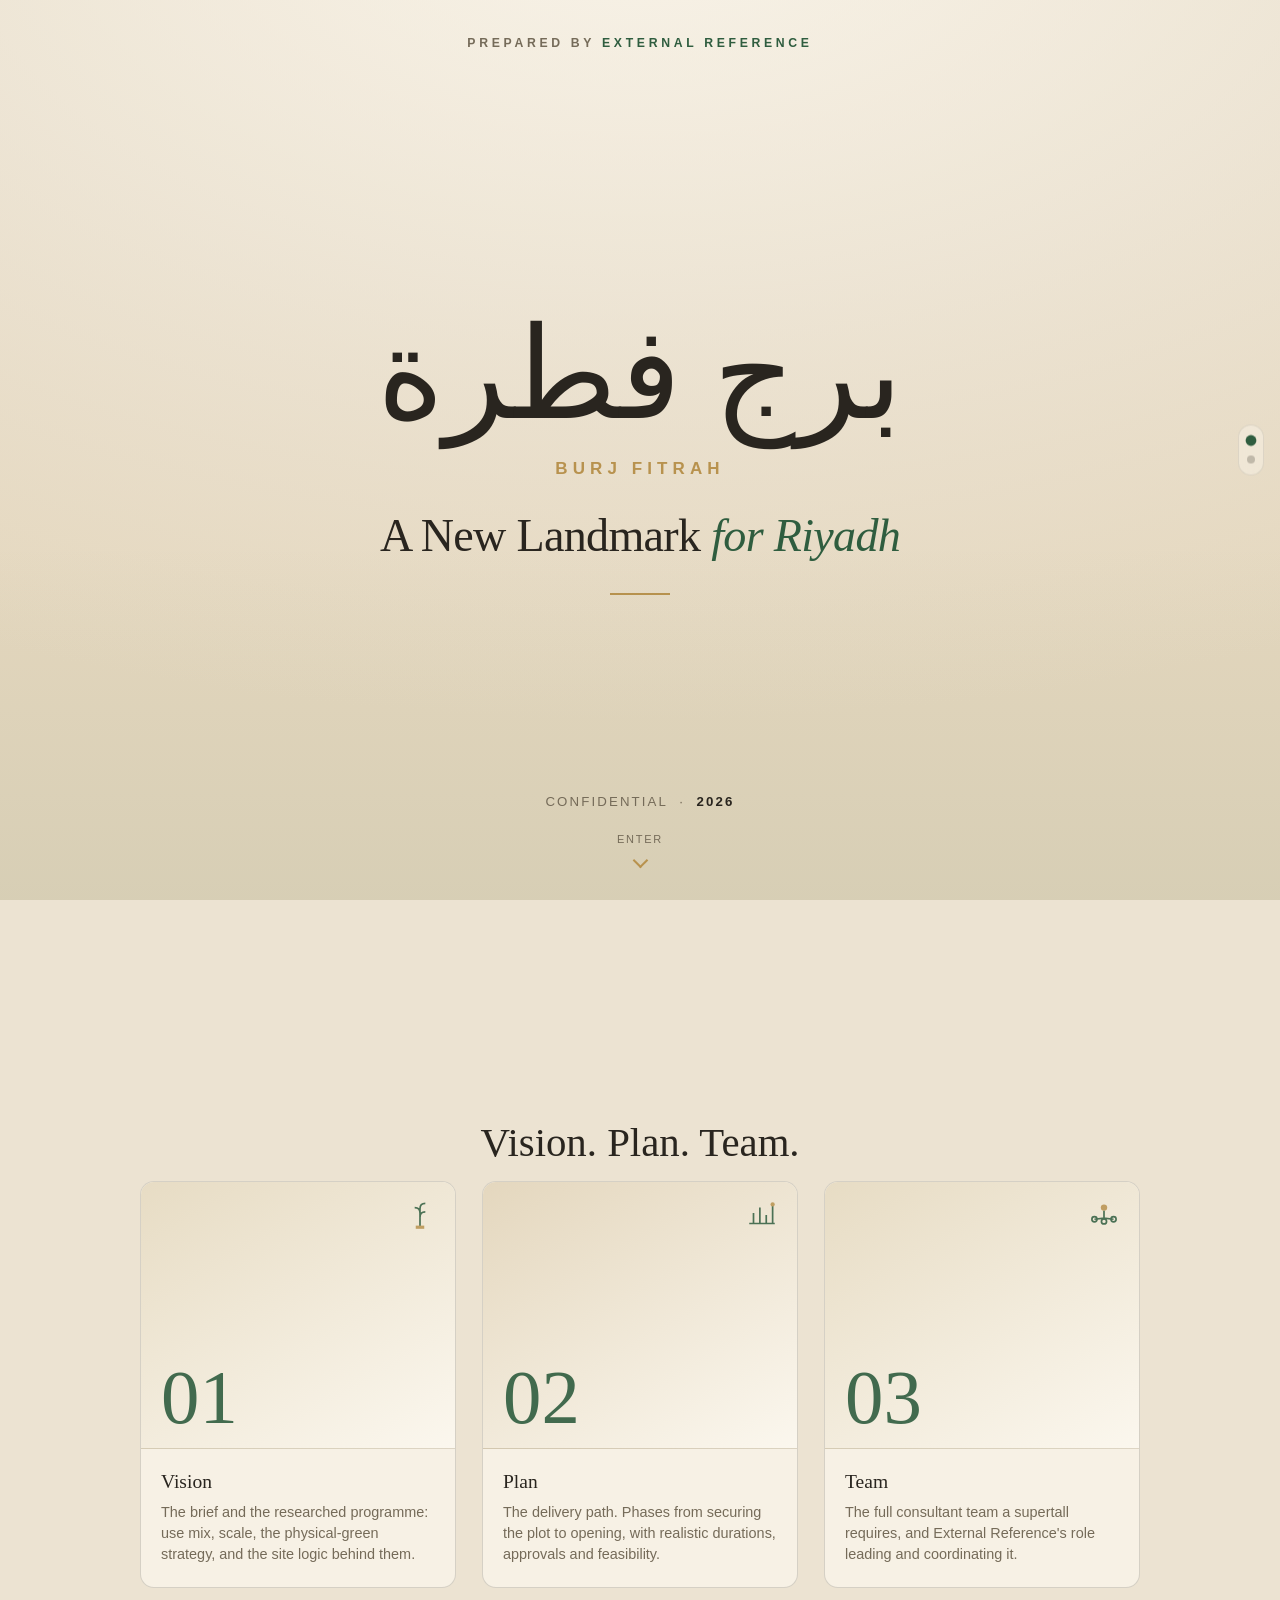
==== commit 3eab26bc: "Cover: add small gold romanised name (Burj Fitrah) under the Arabic title Co-Authored-By: Claude Opu" ====
--- a/index.html
+++ b/index.html
@@ -18,8 +18,14 @@
     direction: rtl;
     text-align: center;
   }
+  /* small gold romanised name, tucked under the Arabic title */
+  .cover .tower-name-en {
+    position: relative; z-index: 2; margin: 10px 0 0;
+    font-size: clamp(0.8rem, 1.4vw, 1rem); letter-spacing: 0.3em;
+    text-transform: uppercase; color: var(--gold); font-weight: 700;
+  }
   /* the existing line, kept on ONE line as the supporting descriptor under the name */
-  .cover h1 { font-size: clamp(1.5rem, 3.6vw, 3rem); margin-top: 66px; white-space: nowrap; max-width: none; }
+  .cover h1 { font-size: clamp(1.5rem, 3.6vw, 3rem); margin-top: 30px; white-space: nowrap; max-width: none; }
 </style>
 </head>
 <body>
@@ -34,6 +40,7 @@
   <div class="brand">Prepared by <b>External&nbsp;Reference</b></div>
 
   <p class="tower-name-ar" lang="ar" dir="rtl">برج فطرة</p>
+  <p class="tower-name-en">Burj Fitrah</p>
   <h1>A New Landmark <span class="em">for Riyadh</span></h1>
   <div class="rule"></div>
 
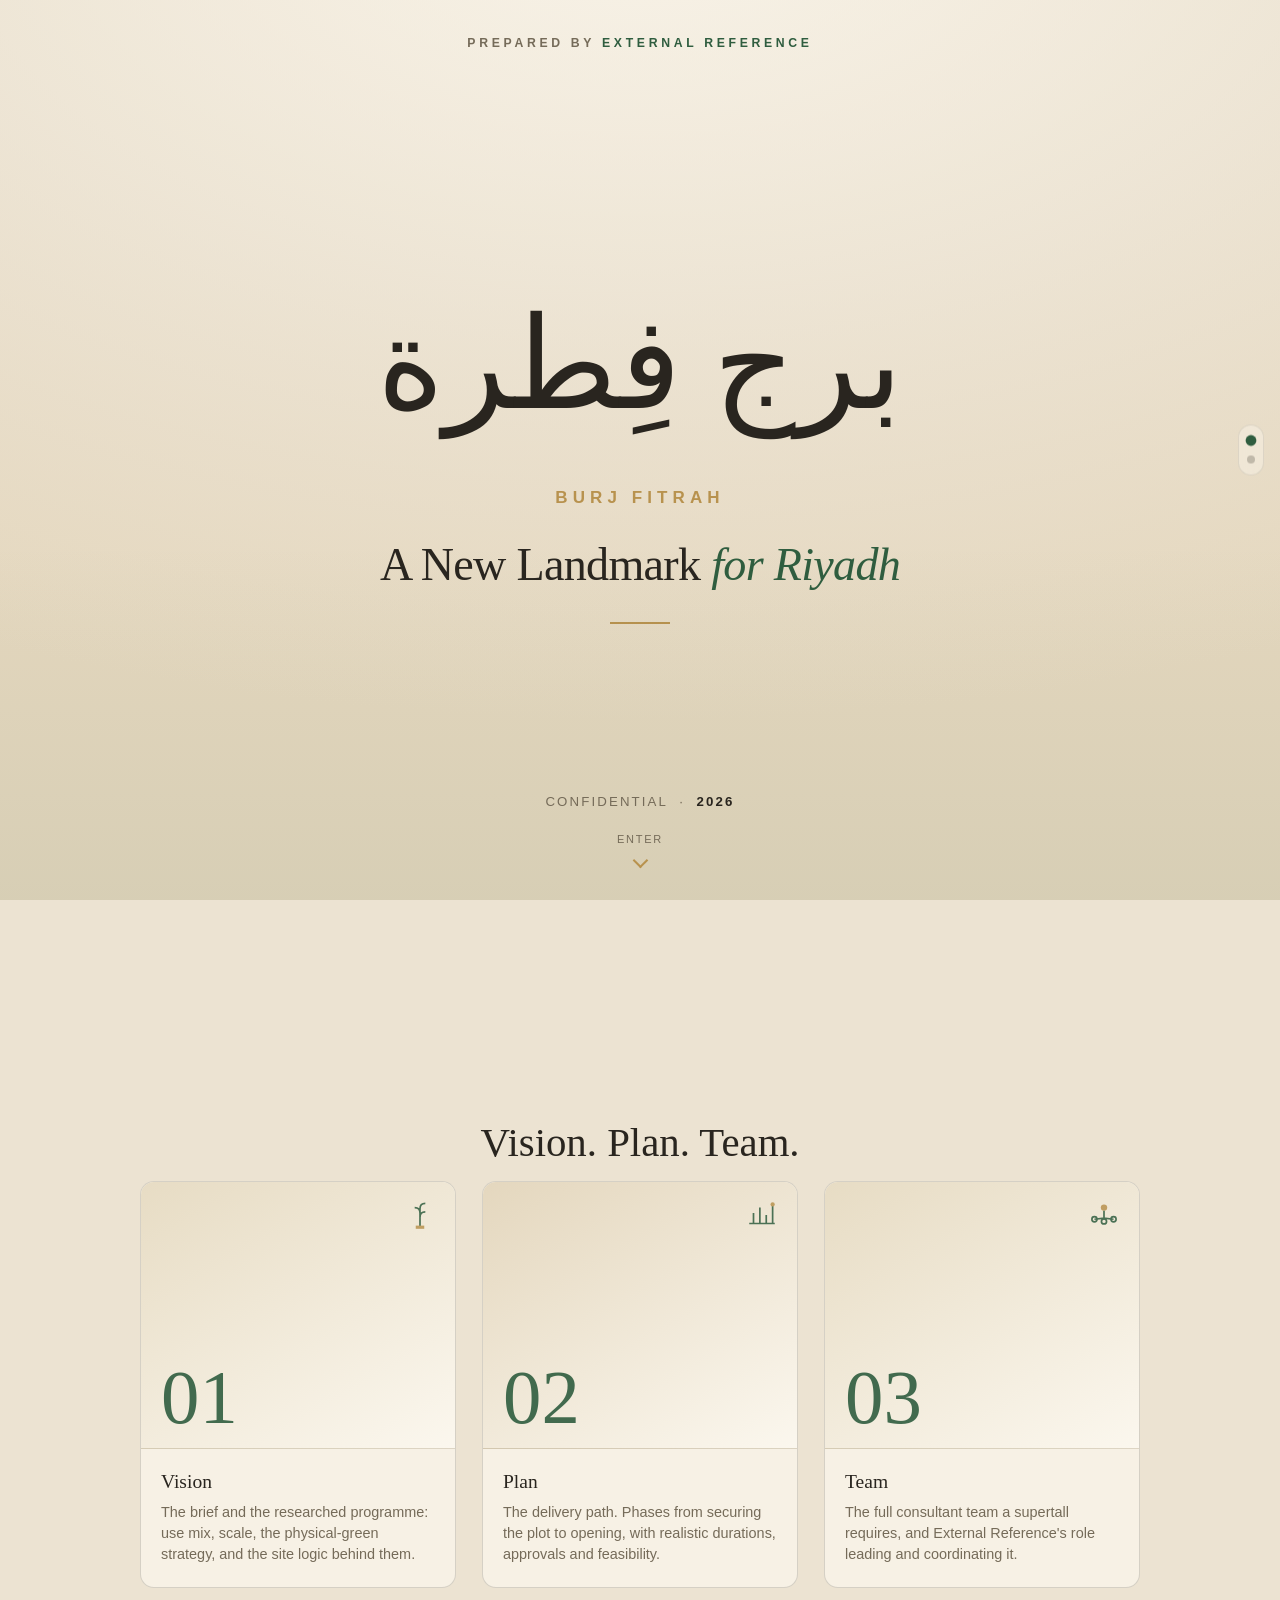
==== commit 00447882: "Cover: add kasra to Burj Fitrah (فِطرة); stop Arabic/romanised overlap on small screens Co-Authored-" ====
--- a/index.html
+++ b/index.html
@@ -11,16 +11,17 @@
     position: relative; z-index: 2;   /* sit above the cover video/scrim, like the other cover text */
     font-family: "Amiri", "Scheherazade New", "Noto Naskh Arabic", "Traditional Arabic", "Times New Roman", serif;
     font-size: clamp(3.6rem, 10vw, 8rem);
-    line-height: 1.1;
+    line-height: 1.4;
     color: var(--ink);
     font-weight: 500;
     margin: 0;
+    padding-bottom: 0.12em;   /* room below the kasra / descenders at every size */
     direction: rtl;
     text-align: center;
   }
   /* small gold romanised name, tucked under the Arabic title */
   .cover .tower-name-en {
-    position: relative; z-index: 2; margin: 10px 0 0;
+    position: relative; z-index: 2; margin: clamp(8px, 1.6vw, 14px) 0 0;
     font-size: clamp(0.8rem, 1.4vw, 1rem); letter-spacing: 0.3em;
     text-transform: uppercase; color: var(--gold); font-weight: 700;
   }
@@ -39,7 +40,7 @@
 
   <div class="brand">Prepared by <b>External&nbsp;Reference</b></div>
 
-  <p class="tower-name-ar" lang="ar" dir="rtl">برج فطرة</p>
+  <p class="tower-name-ar" lang="ar" dir="rtl">برج فِطرة</p>
   <p class="tower-name-en">Burj Fitrah</p>
   <h1>A New Landmark <span class="em">for Riyadh</span></h1>
   <div class="rule"></div>
